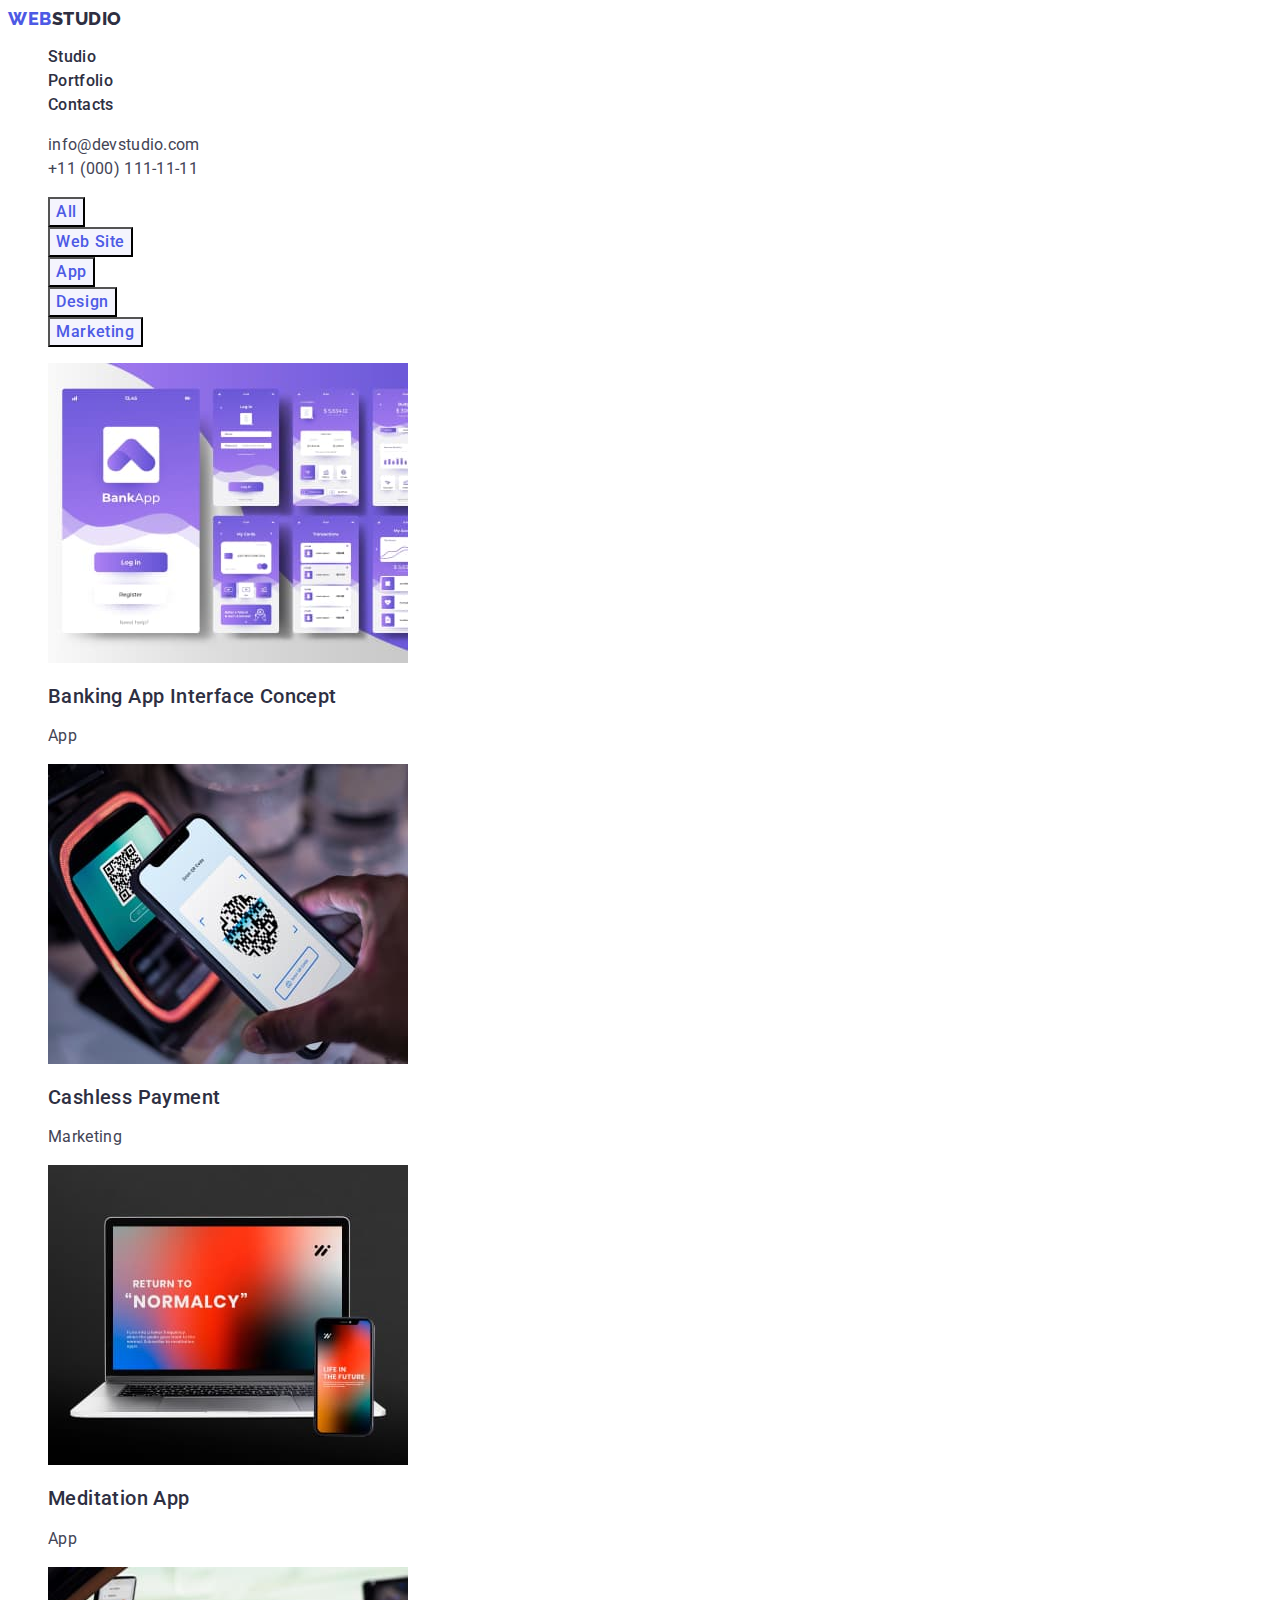
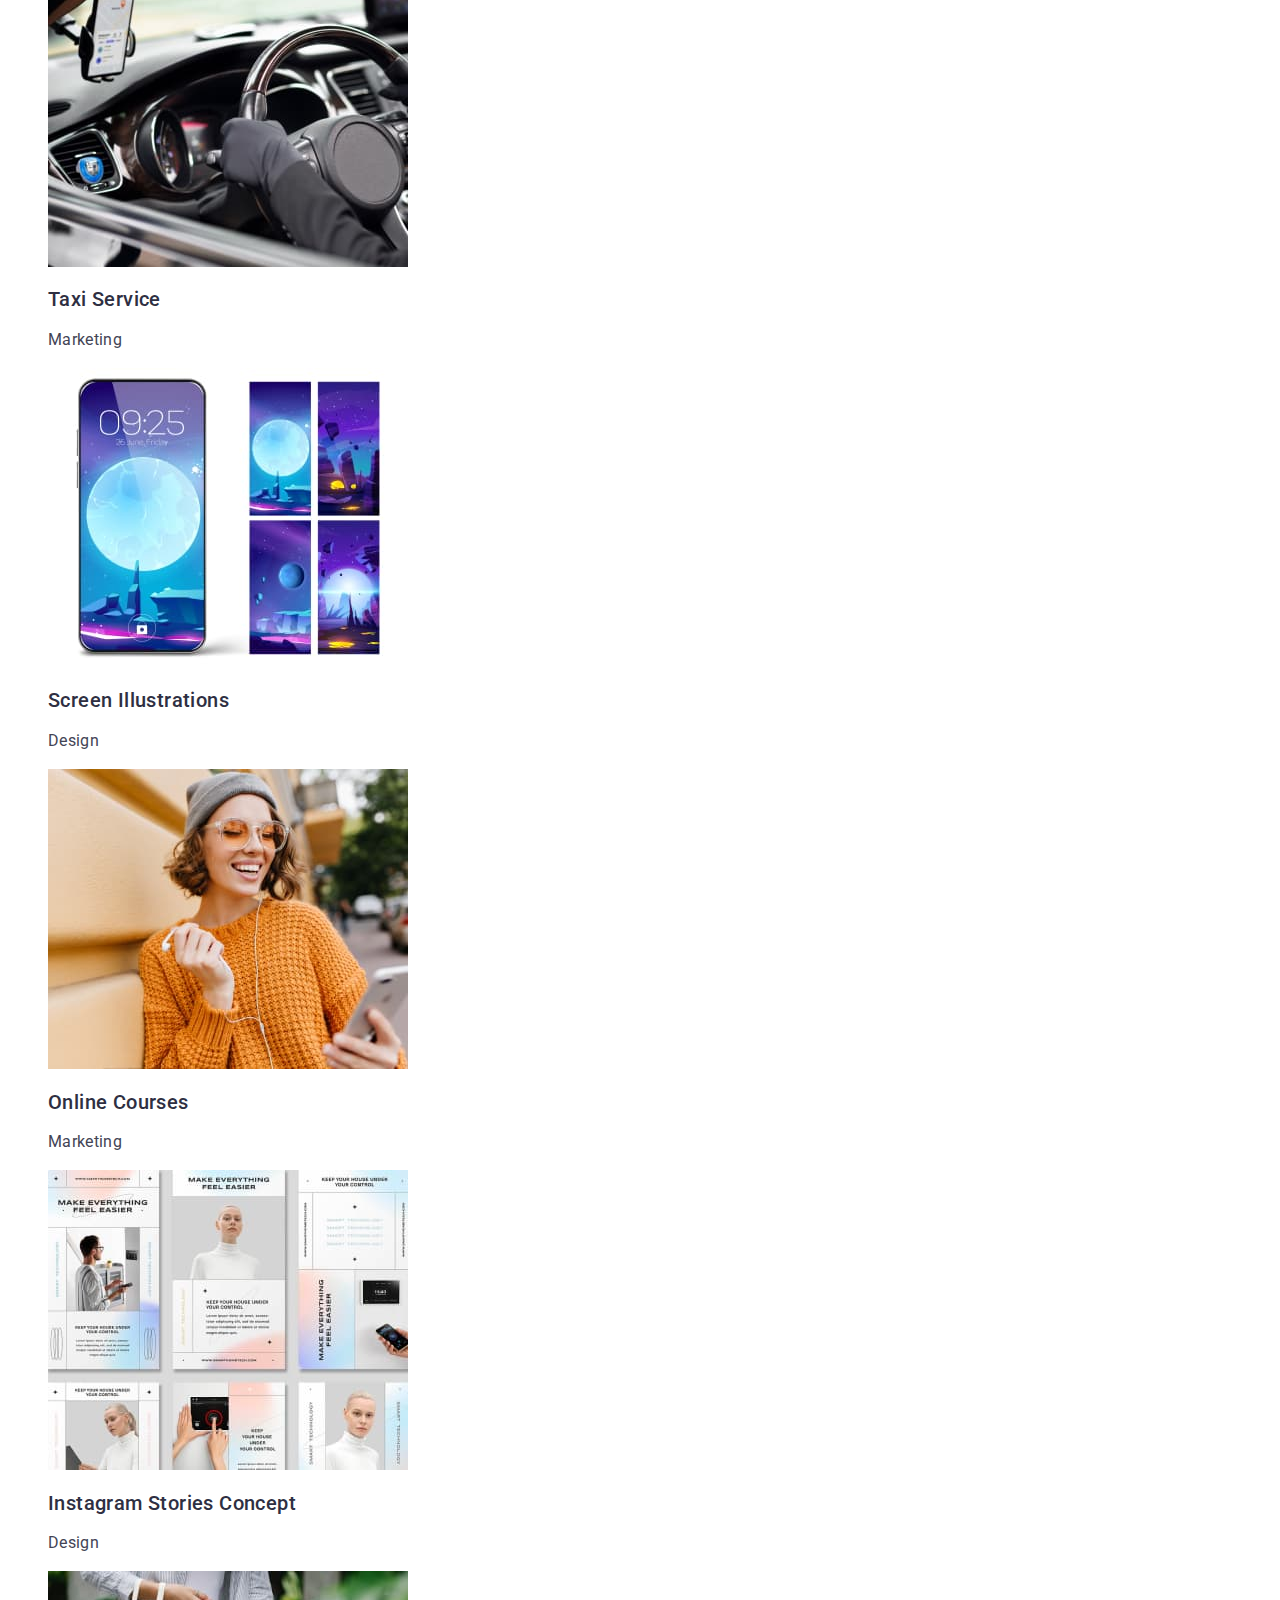
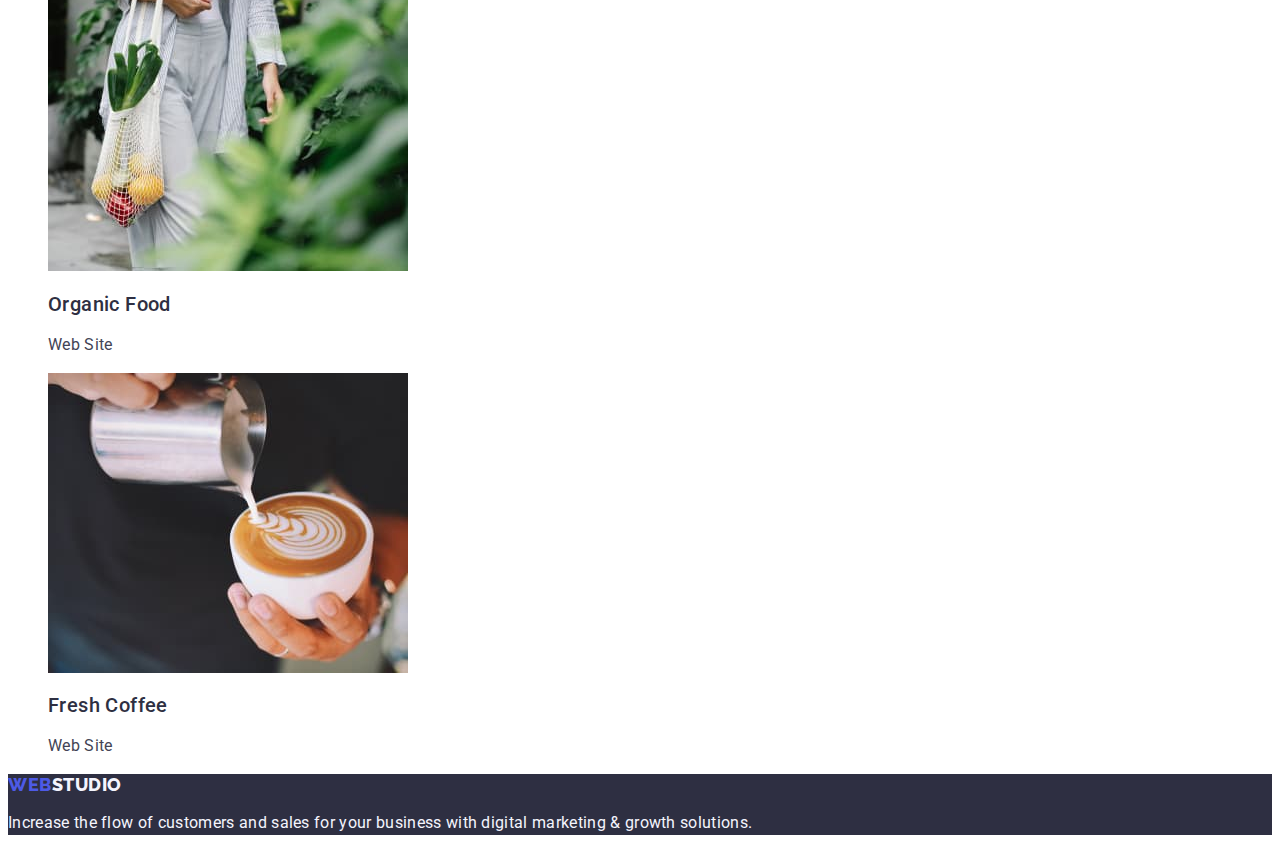
==== portfolio.html @ dff62e1f "Initial commit" ====
<!DOCTYPE html>
<html lang="en">
  <head>
    <meta charset="UTF-8" />
    <meta http-equiv="X-UA-Compatible" content="IE=edge" />
    <meta name="viewport" content="width=device-width, initial-scale=1.0" />
    <title>WebStudio</title>
    <link rel="preconnect" href="https://fonts.googleapis.com" />
    <link rel="preconnect" href="https://fonts.gstatic.com" crossorigin />
    <link
      href="https://fonts.googleapis.com/css2?family=Raleway:wght@800&family=Roboto:wght@400;500;700;900&display=swap"
      rel="stylesheet"
    />
    <link rel="stylesheet" href="./css/style.css" />
  </head>
  <body>
    <!-- Header section -->
    <header class="header">
      <nav class="nav">
        <a class="header-logo-one link" href="./index.html">
          Web<span class="header-logo-two">Studio</span>
        </a>
        <ul class="menu-list list">
          <li class="menu-item">
            <a class="menu-link link" href="./index.html">Studio</a>
          </li>
          <li class="menu-item">
            <a class="menu-link link" href="./portfolio.html">Portfolio</a>
          </li>
          <li class="menu-item">
            <a class="menu-link link" href="">Contacts</a>
          </li>
        </ul>
      </nav>
      <address class="address">
        <ul class="list">
          <li>
            <a class="contact link" href="mailto:info@devstudio.com"
              >info@devstudio.com</a
            >
          </li>
          <li>
            <a class="contact link" href="tel:+110001111111">
              +11 (000) 111-11-11</a
            >
          </li>
        </ul>
      </address>
    </header>
    <main>
      <!-- Portfolio section -->
      <section class="portfolio">
        <h1 hidden class="title-portfolio">Portfolio</h1>
        <ul class="list">
          <li><button class="filter-btn" type="button">All</button></li>
          <li><button class="filter-btn" type="button">Web Site</button></li>
          <li><button class="filter-btn" type="button">App</button></li>
          <li><button class="filter-btn" type="button">Design</button></li>
          <li><button class="filter-btn" type="button">Marketing</button></li>
        </ul>
        <ul class="list">
          <li>
            <a class="link" href="">
              <img
                src="./images/portfolio/img-1.jpg"
                alt="screen app"
                width="360"
                height="300"
              />
              <h2 class="portfolio-item">Banking App Interface Concept</h2>
              <p class="portfolio-category">App</p></a
            >
          </li>
          <li>
            <a class="link" href="">
              <img src="./images/portfolio/img-2.jpg" alt="phone screen" />
              <h2 class="portfolio-item">Cashless Payment</h2>
              <p class="portfolio-category">Marketing</p>
            </a>
          </li>
          <li>
            <a class="link" href="">
              <img src="./images/portfolio/img-3.jpg" alt="computer screen" />
              <h2 class="portfolio-item">Meditation App</h2>
              <p class="portfolio-category">App</p>
            </a>
          </li>
          <li>
            <a class="link" href="">
              <img
                src="./images/portfolio/img-4.jpg"
                alt="interiot of the car"
                width="360"
                height="300"
              />
              <h2 class="portfolio-item">Taxi Service</h2>
              <p class="portfolio-category">Marketing</p></a
            >
          </li>
          <li>
            <a class="link" href="">
              <img
                src="./images/portfolio/img-5.jpg"
                alt="phone screen"
                width="360"
                height="300"
              />
              <h2 class="portfolio-item">Screen Illustrations</h2>
              <p class="portfolio-category">Design</p></a
            >
          </li>
          <li>
            <a class="link" href="">
              <img
                src="./images/portfolio/img-6.jpg"
                alt="the girl"
                width="360"
                height="300"
              />
              <h2 class="portfolio-item">Online Courses</h2>
              <p class="portfolio-category">Marketing</p></a
            >
          </li>
          <li>
            <a class="link" href="">
              <img
                src="./images/portfolio/img-7.jpg"
                alt="instagram Stories"
                width="360"
                height="300"
              />
              <h2 class="portfolio-item">Instagram Stories Concept</h2>
              <p class="portfolio-category">Design</p></a
            >
          </li>
          <li>
            <a class="link" href="">
              <img
                src="./images/portfolio/img-8.jpg"
                alt="food"
                width="360"
                height="300"
              />
              <h2 class="portfolio-item">Organic Food</h2>
              <p class="portfolio-category">Web Site</p></a
            >
          </li>
          <li>
            <a class="link" href="">
              <img
                src="./images/portfolio/img-9.jpg"
                alt="cup of coffe"
                width="360"
                height="300"
              />
              <h2 class="portfolio-item">Fresh Coffee</h2>
              <p class="portfolio-category">Web Site</p></a
            >
          </li>
        </ul>
      </section>
    </main>
    <!-- Footer section -->
    <footer class="footer">
      <a class="footer-logo-one link" href="./index.html"
        >Web<span class="footer-logo-two">Studio</span></a
      >
      <p>
        Increase the flow of customers and sales for your business with digital
        marketing & growth solutions.
      </p>
    </footer>
  </body>
</html>
---- css/style.css ----
:root {
  --font-family: 'Roboto', sans-serif;
  --white-color: #ffffff;
  --secondary-color: #2e2f42;
  --primary-color: #e5e5e5;
  --third-color: #f4f4fd;
  --base-txt-clr: #2e2f42;
  --secondary-text-clr: #434455;
  --base-btn-clr: #4d5ae5;
  --secondary-btn-clr: #404bbf;
  --logo-one-clr: #4d5ae5;
}
body {
  font-family: var(--font-family);
  color: var(--secondary-text-clr);
  background-color: var(--white-color);
}

/* ============resert perematers=========== */
.list {
  list-style: none;
}
.link {
  text-decoration: none;
}

/*=========== HEADER SECTION========== */
.header {
  background-color: var(--white-color);
}

.header-logo-one {
  font-family: 'Raleway', sans-serif;
  font-weight: 800;
  font-size: 18px;
  line-height: 1.17;
  letter-spacing: 0.03em;
  text-transform: uppercase;
  color: var(--logo-one-clr);
}
.header-logo-two {
  font-family: 'Raleway', sans-serif;
  font-weight: 800;
  font-size: 18px;
  line-height: 1.17;
  letter-spacing: 0.03em;
  text-transform: uppercase;
  color: var(--base-txt-clr);
}

.menu-link {
  font-weight: 500;
  font-size: 16px;
  line-height: 1.5;
  letter-spacing: 0.02em;
  color: var(--base-txt-clr);
}
.menu-link:hover,
.menu-link:focus {
  color: var(--secondary-btn-clr);
}
.address {
  font-style: normal;
}
.contact {
  font-size: 16px;
  line-height: 1.5;
  letter-spacing: 0.02em;
  color: var(--secondary-text-clr);
}
.contact:hover,
.contact:focus {
  color: #404bbf;
}

/*=========== HERO SECTION========== */
.hero {
  background-color: var(--secondary-color);
}
.title {
  font-size: 56px;
  line-height: 1.07;
  letter-spacing: 0.02em;
  text-align: center;
  color: var(--white-color);
}
.modal-btn {
  font-family: inherit;
  font-weight: 500;
  font-size: 16px;
  line-height: 1.5;
  letter-spacing: 0.04em;
  color: var(--white-color);
  background-color: var(--base-btn-clr);
  cursor: pointer;
}
.modal-btn:hover,
.modal-btn:focus {
  background-color: var(--secondary-btn-clr);
}
/*=========== FEATURE SECTION========== */
.title-feature {
  font-size: 36px;
  line-height: 1.1;
  letter-spacing: 0.02em;
  text-align: center;
  color: var(--base-txt-clr);
}
.main-feature {
  font-weight: 500;
  font-size: 20px;
  line-height: 1.2;
  letter-spacing: 0.02em;
  color: var(--base-txt-clr);
}
.item-feature {
  font-size: 16px;
  line-height: 1.5;
  letter-spacing: 0.02em;
  color: var(--secondary-text-clr);
}
/*=========== WE DOING SECTION========== */

.title-wedoing {
  font-size: 36px;
  text-align: center;
  line-height: 1.11;
  letter-spacing: 0.02em;
  text-transform: capitalize;
  color: var(--base-txt-clr);
}
/*=========== TEAM SECTION========== */
.team {
  background-color: var(--third-color);
}
.field {
  background-color: var(--white-color);
}
.title-team {
  font-size: 36px;
  line-height: 1.11;
  letter-spacing: 0.02em;
  text-align: center;
  text-transform: capitalize;
  color: var(--base-txt-clr);
}
.name {
  font-weight: 500;
  font-size: 20px;
  line-height: 1.2;
  letter-spacing: 0.02em;
  color: var(--base-txt-clr);
}
.position {
  font-size: 16px;
  line-height: 1.5;
  letter-spacing: 0.02em;
  color: var(--secondary-text-clr);
}
/*=========== FOOTER SECTION========== */
.footer {
  background-color: var(--secondary-color);
}
.footer-logo-one {
  font-family: 'Raleway', sans-serif;
  font-weight: 800;
  font-size: 18px;
  line-height: 1.17;
  letter-spacing: 0.03em;
  text-transform: uppercase;
  color: var(--logo-one-clr);
}
.footer-logo-two {
  font-family: 'Raleway', sans-serif;
  font-weight: 800;
  font-size: 18px;
  line-height: 1.17;
  letter-spacing: 0.03em;
  text-transform: uppercase;
  color: var(--third-color);
}
.footer > p {
  font-size: 16px;
  line-height: 1.5;
  letter-spacing: 0.02em;
  color: var(--third-color);
}

/* ---------------------Portfolio.html------------------- */

/* ============PORTFOLIO SECTION============ */
.title-portfolio {
  font-size: 56px;
  line-height: 1.07;
  letter-spacing: 0.02em;
  color: var(--base-txt-clr);
}
.filter-btn {
  font-family: inherit;
  font-weight: 500;
  font-size: 16px;
  line-height: 1.5;
  letter-spacing: 0.04em;
  color: var(--base-btn-clr);
  background-color: var(--third-color);
  cursor: pointer;
}
.filter-btn:hover,
.filter-btn:focus {
  color: var(--white-color);
  background-color: var(--secondary-btn-clr);
}
.portfolio-item {
  font-weight: 500;
  font-size: 20px;
  line-height: 1.2;
  letter-spacing: 0.02em;
  color: var(--base-txt-clr);
}
.portfolio-category {
  font-size: 16px;
  line-height: 1.5;
  letter-spacing: 0.02em;
  color: var(--secondary-text-clr);
}
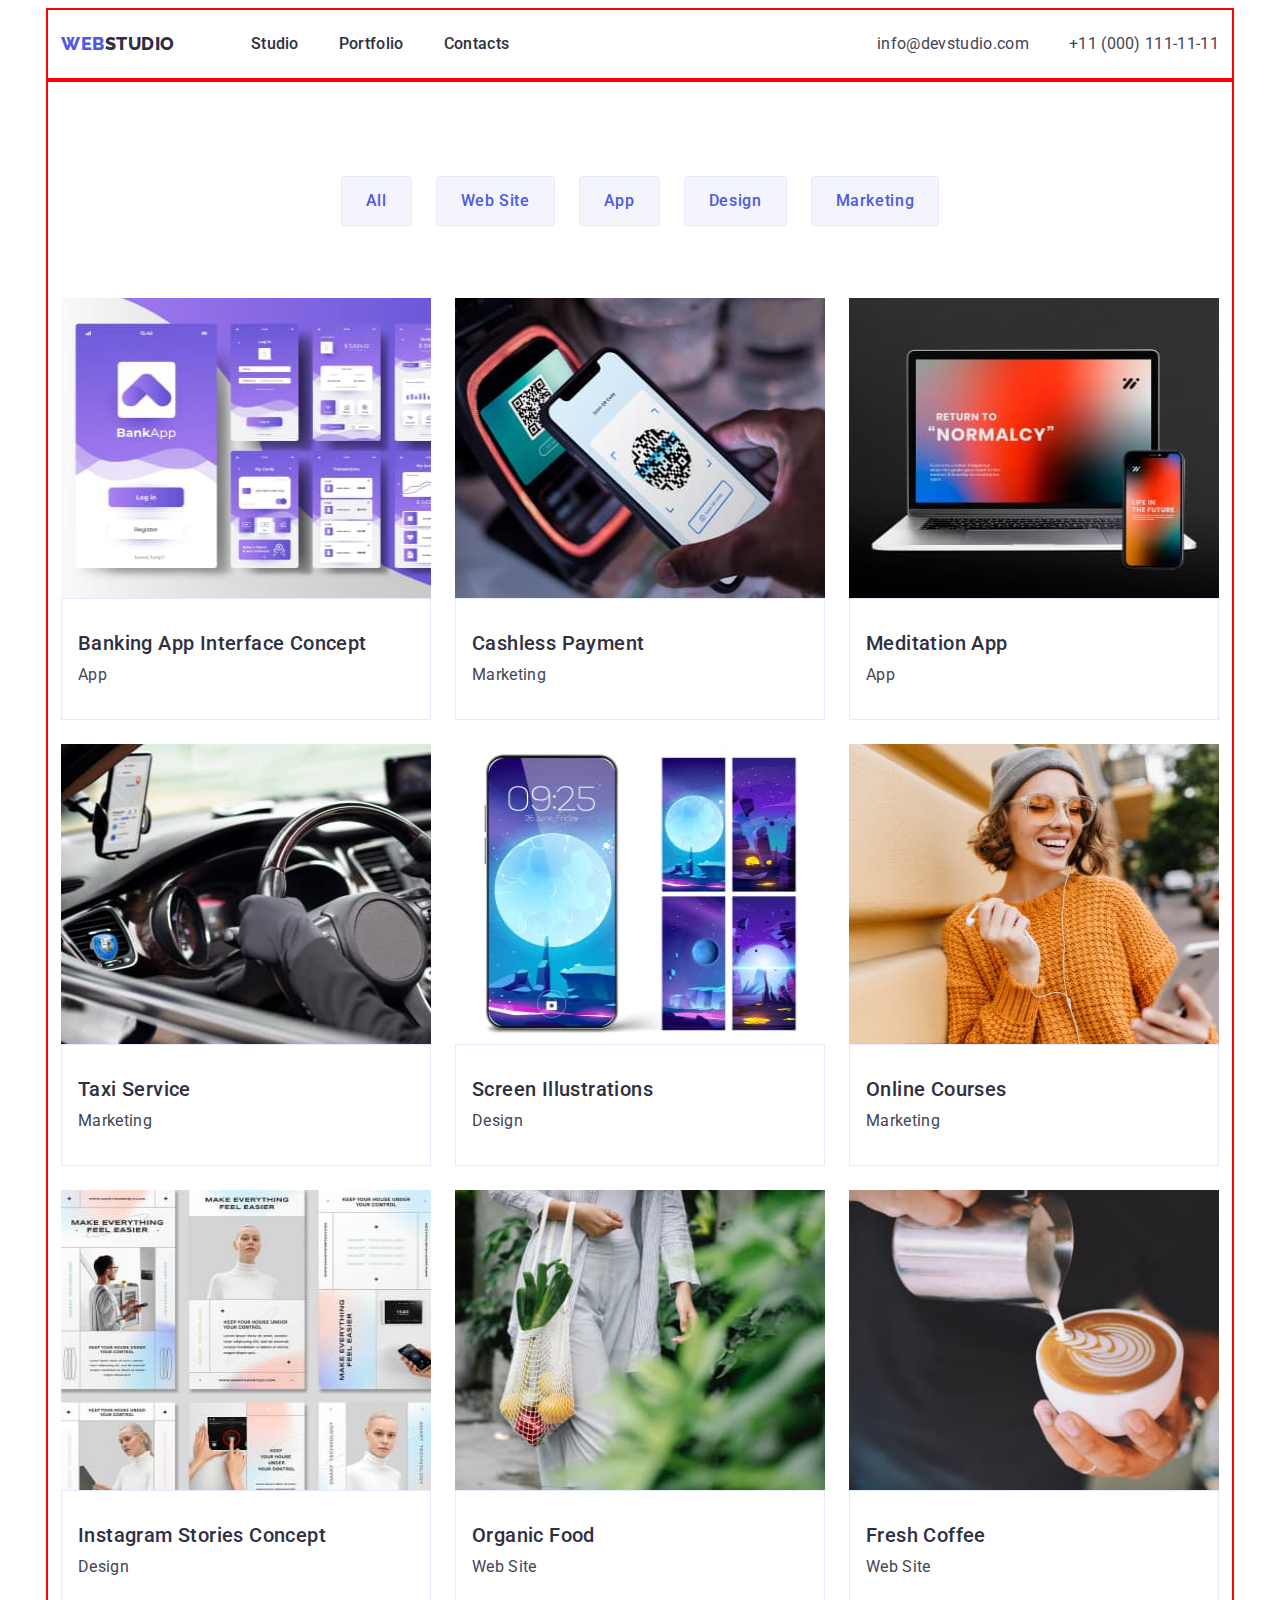
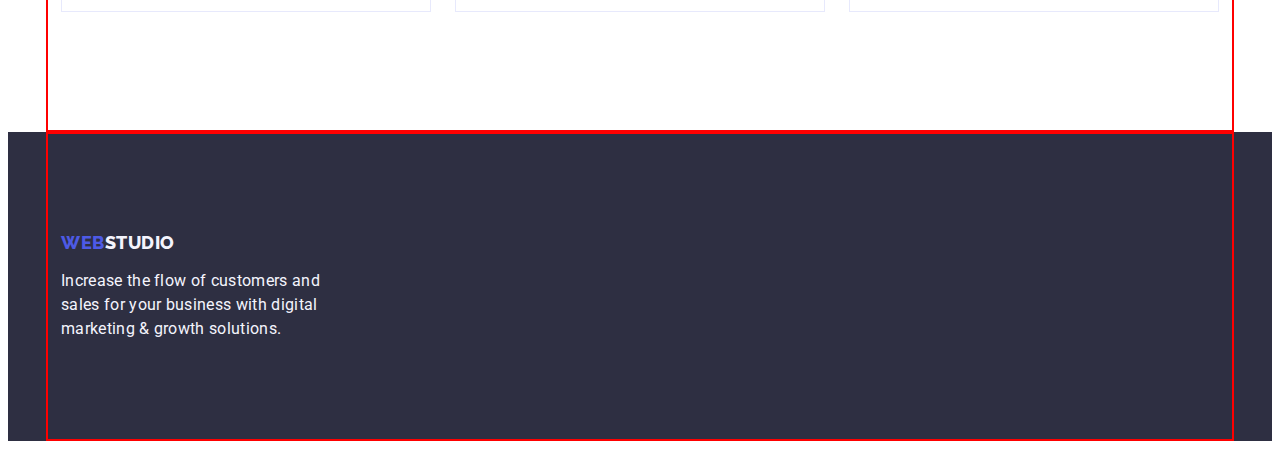
==== commit 2b0c3b4e: "change" ====
--- a/portfolio.html
+++ b/portfolio.html
@@ -16,159 +16,205 @@
   <body>
     <!-- Header section -->
     <header class="header">
-      <nav class="nav">
-        <a class="header-logo-one link" href="./index.html">
-          Web<span class="header-logo-two">Studio</span>
-        </a>
-        <ul class="menu-list list">
-          <li class="menu-item">
-            <a class="menu-link link" href="./index.html">Studio</a>
-          </li>
-          <li class="menu-item">
-            <a class="menu-link link" href="./portfolio.html">Portfolio</a>
-          </li>
-          <li class="menu-item">
-            <a class="menu-link link" href="">Contacts</a>
-          </li>
-        </ul>
-      </nav>
-      <address class="address">
-        <ul class="list">
-          <li>
-            <a class="contact link" href="mailto:info@devstudio.com"
-              >info@devstudio.com</a
-            >
-          </li>
-          <li>
-            <a class="contact link" href="tel:+110001111111">
-              +11 (000) 111-11-11</a
-            >
-          </li>
-        </ul>
-      </address>
+      <div class="container page-header-container">
+        <nav class="page-nav">
+          <a class="page-logo header-logo-one link" href="./index.html">
+            Web<span class="header-logo-two">Studio</span>
+          </a>
+          <ul class="list menu">
+            <li class="menu-item">
+              <a class="menu-link link" href="./index.html">Studio</a>
+            </li>
+            <li class="menu-item">
+              <a class="menu-link link" href="./portfolio.html">Portfolio</a>
+            </li>
+            <li class="menu-item">
+              <a class="menu-link link" href="">Contacts</a>
+            </li>
+          </ul>
+        </nav>
+        <address class="address">
+          <ul class="list page-address">
+            <li>
+              <a
+                class="adress-left contact link"
+                href="mailto:info@devstudio.com"
+                >info@devstudio.com</a
+              >
+            </li>
+            <li>
+              <a class="contact link" href="tel:+110001111111">
+                +11 (000) 111-11-11</a
+              >
+            </li>
+          </ul>
+        </address>
+      </div>
     </header>
     <main>
       <!-- Portfolio section -->
       <section class="portfolio">
-        <h1 hidden class="title-portfolio">Portfolio</h1>
-        <ul class="list">
-          <li><button class="filter-btn" type="button">All</button></li>
-          <li><button class="filter-btn" type="button">Web Site</button></li>
-          <li><button class="filter-btn" type="button">App</button></li>
-          <li><button class="filter-btn" type="button">Design</button></li>
-          <li><button class="filter-btn" type="button">Marketing</button></li>
-        </ul>
-        <ul class="list">
-          <li>
-            <a class="link" href="">
-              <img
-                src="./images/portfolio/img-1.jpg"
-                alt="screen app"
-                width="360"
-                height="300"
-              />
-              <h2 class="portfolio-item">Banking App Interface Concept</h2>
-              <p class="portfolio-category">App</p></a
-            >
-          </li>
-          <li>
-            <a class="link" href="">
-              <img src="./images/portfolio/img-2.jpg" alt="phone screen" />
-              <h2 class="portfolio-item">Cashless Payment</h2>
-              <p class="portfolio-category">Marketing</p>
-            </a>
-          </li>
-          <li>
-            <a class="link" href="">
-              <img src="./images/portfolio/img-3.jpg" alt="computer screen" />
-              <h2 class="portfolio-item">Meditation App</h2>
-              <p class="portfolio-category">App</p>
-            </a>
-          </li>
-          <li>
-            <a class="link" href="">
-              <img
-                src="./images/portfolio/img-4.jpg"
-                alt="interiot of the car"
-                width="360"
-                height="300"
-              />
-              <h2 class="portfolio-item">Taxi Service</h2>
-              <p class="portfolio-category">Marketing</p></a
-            >
-          </li>
-          <li>
-            <a class="link" href="">
-              <img
-                src="./images/portfolio/img-5.jpg"
-                alt="phone screen"
-                width="360"
-                height="300"
-              />
-              <h2 class="portfolio-item">Screen Illustrations</h2>
-              <p class="portfolio-category">Design</p></a
-            >
-          </li>
-          <li>
-            <a class="link" href="">
-              <img
-                src="./images/portfolio/img-6.jpg"
-                alt="the girl"
-                width="360"
-                height="300"
-              />
-              <h2 class="portfolio-item">Online Courses</h2>
-              <p class="portfolio-category">Marketing</p></a
-            >
-          </li>
-          <li>
-            <a class="link" href="">
-              <img
-                src="./images/portfolio/img-7.jpg"
-                alt="instagram Stories"
-                width="360"
-                height="300"
-              />
-              <h2 class="portfolio-item">Instagram Stories Concept</h2>
-              <p class="portfolio-category">Design</p></a
-            >
-          </li>
-          <li>
-            <a class="link" href="">
-              <img
-                src="./images/portfolio/img-8.jpg"
-                alt="food"
-                width="360"
-                height="300"
-              />
-              <h2 class="portfolio-item">Organic Food</h2>
-              <p class="portfolio-category">Web Site</p></a
-            >
-          </li>
-          <li>
-            <a class="link" href="">
-              <img
-                src="./images/portfolio/img-9.jpg"
-                alt="cup of coffe"
-                width="360"
-                height="300"
-              />
-              <h2 class="portfolio-item">Fresh Coffee</h2>
-              <p class="portfolio-category">Web Site</p></a
-            >
-          </li>
-        </ul>
+        <div class="container portfolio-container">
+          <h1 hidden class="title-portfolio">Portfolio</h1>
+          <ul class="list btn-portfolio">
+            <li class="btn-distance">
+              <button class="filter-btn" type="button">All</button>
+            </li>
+            <li class="btn-distance">
+              <button class="filter-btn" type="button">Web Site</button>
+            </li>
+            <li class="btn-distance">
+              <button class="filter-btn" type="button">App</button>
+            </li>
+            <li class="btn-distance">
+              <button class="filter-btn" type="button">Design</button>
+            </li>
+            <li class="btn-distance">
+              <button class="filter-btn" type="button">Marketing</button>
+            </li>
+          </ul>
+          <ul class="list portfolio-list-container">
+            <li class="our-portfolio">
+              <a class="link" href="">
+                <img
+                  src="./images/portfolio/img-1.jpg"
+                  alt="screen app"
+                  width="360"
+                  height="300"
+                />
+                <div class="portfolio-card">
+                  <h2 class="portfolio-item">Banking App Interface Concept</h2>
+                  <p class="portfolio-category">App</p>
+                </div>
+              </a>
+            </li>
+            <li class="our-portfolio">
+              <a class="link" href="">
+                <img
+                  src="./images/portfolio/img-2.jpg"
+                  alt="phone screen"
+                  width="360"
+                  height="300"
+                />
+                <div class="portfolio-card">
+                  <h2 class="portfolio-item">Cashless Payment</h2>
+                  <p class="portfolio-category">Marketing</p>
+                </div>
+              </a>
+            </li>
+            <li class="our-portfolio">
+              <a class="link" href="">
+                <img
+                  src="./images/portfolio/img-3.jpg"
+                  alt="computer screen"
+                  width="360"
+                  height="300"
+                />
+                <div class="portfolio-card">
+                  <h2 class="portfolio-item">Meditation App</h2>
+                  <p class="portfolio-category">App</p>
+                </div>
+              </a>
+            </li>
+            <li class="our-portfolio">
+              <a class="link" href="">
+                <img
+                  src="./images/portfolio/img-4.jpg"
+                  alt="interiot of the car"
+                  width="360"
+                  height="300"
+                />
+                <div class="portfolio-card">
+                  <h2 class="portfolio-item">Taxi Service</h2>
+                  <p class="portfolio-category">Marketing</p>
+                </div></a
+              >
+            </li>
+            <li class="our-portfolio">
+              <a class="link" href="">
+                <img
+                  src="./images/portfolio/img-5.jpg"
+                  alt="phone screen"
+                  width="360"
+                  height="300"
+                />
+                <div class="portfolio-card">
+                  <h2 class="portfolio-item">Screen Illustrations</h2>
+                  <p class="portfolio-category">Design</p>
+                </div>
+              </a>
+            </li>
+            <li class="our-portfolio">
+              <a class="link" href="">
+                <img
+                  src="./images/portfolio/img-6.jpg"
+                  alt="the girl"
+                  width="360"
+                  height="300"
+                />
+                <div class="portfolio-card">
+                  <h2 class="portfolio-item">Online Courses</h2>
+                  <p class="portfolio-category">Marketing</p>
+                </div></a
+              >
+            </li>
+            <li class="our-portfolio">
+              <a class="link" href="">
+                <img
+                  src="./images/portfolio/img-7.jpg"
+                  alt="instagram Stories"
+                  width="360"
+                  height="300"
+                />
+                <div class="portfolio-card">
+                  <h2 class="portfolio-item">Instagram Stories Concept</h2>
+                  <p class="portfolio-category">Design</p>
+                </div>
+              </a>
+            </li>
+            <li class="our-portfolio">
+              <a class="link" href="">
+                <img
+                  src="./images/portfolio/img-8.jpg"
+                  alt="food"
+                  width="360"
+                  height="300"
+                />
+                <div class="portfolio-card">
+                  <h2 class="portfolio-item">Organic Food</h2>
+                  <p class="portfolio-category">Web Site</p>
+                </div>
+              </a>
+            </li>
+            <li class="our-portfolio">
+              <a class="link" href="">
+                <img
+                  src="./images/portfolio/img-9.jpg"
+                  alt="cup of coffe"
+                  width="360"
+                  height="300"
+                />
+                <div class="portfolio-card">
+                  <h2 class="portfolio-item">Fresh Coffee</h2>
+                  <p class="portfolio-category">Web Site</p>
+                </div>
+              </a>
+            </li>
+          </ul>
+        </div>
       </section>
     </main>
     <!-- Footer section -->
     <footer class="footer">
-      <a class="footer-logo-one link" href="./index.html"
-        >Web<span class="footer-logo-two">Studio</span></a
-      >
-      <p>
-        Increase the flow of customers and sales for your business with digital
-        marketing & growth solutions.
-      </p>
+      <div class="container footer-container">
+        <a class="logo-container footer-logo-one link" href="./index.html"
+          >Web<span class="footer-logo-two">Studio</span></a
+        >
+        <p>
+          Increase the flow of customers and sales for your business with
+          digital marketing & growth solutions.
+        </p>
+      </div>
     </footer>
   </body>
 </html>
--- a/css/style.css
+++ b/css/style.css
@@ -9,6 +9,7 @@
   --base-btn-clr: #4d5ae5;
   --secondary-btn-clr: #404bbf;
   --logo-one-clr: #4d5ae5;
+  --border: #e7e9fc;
 }
 body {
   font-family: var(--font-family);
@@ -16,19 +17,61 @@
   background-color: var(--white-color);
 }
 
-/* ============resert perematers=========== */
+/* ============resert start=========== */
+
+h1,
+h2,
+h3,
+h4,
+h5,
+h6,
+p {
+  margin: 0;
+}
+
+img {
+  display: block;
+  width: 100%;
+}
+ul {
+  margin: 0;
+  padding-left: 0;
+}
+
 .list {
   list-style: none;
 }
 .link {
   text-decoration: none;
 }
+/* ============resert end=========== */
+.container {
+  width: 1158px;
+  margin-right: auto;
+  margin-left: auto;
+  padding-right: 15px;
+  padding-left: 15px;
+  outline: 2px solid red;
+  outline-offset: -2px;
+}
 
 /*=========== HEADER SECTION========== */
+.page-header-container {
+  display: flex;
+  align-items: center;
+  justify-content: space-between;
+}
+.page-nav {
+  display: flex;
+  align-items: center;
+}
+
 .header {
   background-color: var(--white-color);
 }
-
+.page-logo {
+  margin-right: 76px;
+}
 .header-logo-one {
   font-family: 'Raleway', sans-serif;
   font-weight: 800;
@@ -47,8 +90,18 @@
   text-transform: uppercase;
   color: var(--base-txt-clr);
 }
+.menu {
+  display: flex;
+  align-items: center;
+}
+.menu-item:not(:last-child) {
+  margin-right: 40px;
+}
 
 .menu-link {
+  display: block;
+  padding-top: 24px;
+  padding-bottom: 24px;
   font-weight: 500;
   font-size: 16px;
   line-height: 1.5;
@@ -62,6 +115,13 @@
 .address {
   font-style: normal;
 }
+.page-address {
+  display: flex;
+  align-items: center;
+}
+.adress-left {
+  margin-right: 40px;
+}
 .contact {
   font-size: 16px;
   line-height: 1.5;
@@ -74,10 +134,18 @@
 }
 
 /*=========== HERO SECTION========== */
+.hero-container {
+  padding: 188px;
+}
 .hero {
   background-color: var(--secondary-color);
 }
 .title {
+  margin-bottom: 40px;
+  width: 496px;
+  margin-right: auto;
+  margin-left: auto;
+
   font-size: 56px;
   line-height: 1.07;
   letter-spacing: 0.02em;
@@ -85,6 +153,15 @@
   color: var(--white-color);
 }
 .modal-btn {
+  display: block;
+  padding-top: 16px;
+  padding-right: 32px;
+  padding-bottom: 16px;
+  padding-left: 32px;
+  border-radius: 4px;
+  margin-right: auto;
+  margin-left: auto;
+
   font-family: inherit;
   font-weight: 500;
   font-size: 16px;
@@ -99,6 +176,15 @@
   background-color: var(--secondary-btn-clr);
 }
 /*=========== FEATURE SECTION========== */
+.features-container {
+  padding-top: 120px;
+  padding-bottom: 120px;
+}
+.features-list-container {
+  display: flex;
+  justify-content: space-between;
+}
+
 .title-feature {
   font-size: 36px;
   line-height: 1.1;
@@ -106,7 +192,13 @@
   text-align: center;
   color: var(--base-txt-clr);
 }
+.feature-description:not(:last-child) {
+  margin-right: 24px;
+}
+
 .main-feature {
+  margin-bottom: 8px;
+
   font-weight: 500;
   font-size: 20px;
   line-height: 1.2;
@@ -114,14 +206,25 @@
   color: var(--base-txt-clr);
 }
 .item-feature {
+  width: 264px;
   font-size: 16px;
   line-height: 1.5;
   letter-spacing: 0.02em;
   color: var(--secondary-text-clr);
 }
 /*=========== WE DOING SECTION========== */
+.wedoing-container {
+  padding-bottom: 120px;
+}
+
+.wedoing-list-container {
+  display: flex;
+  gap: 24px;
+}
 
 .title-wedoing {
+  margin-bottom: 72px;
+
   font-size: 36px;
   text-align: center;
   line-height: 1.11;
@@ -129,7 +232,20 @@
   text-transform: capitalize;
   color: var(--base-txt-clr);
 }
+.picture {
+  flex-basis: calc((100% - 48px) / 3);
+}
+
 /*=========== TEAM SECTION========== */
+.team-container {
+  padding-top: 120px;
+  padding-bottom: 120px;
+}
+.team-list-container {
+  display: flex;
+  gap: 24px;
+}
+
 .team {
   background-color: var(--third-color);
 }
@@ -137,6 +253,8 @@
   background-color: var(--white-color);
 }
 .title-team {
+  margin-bottom: 72px;
+
   font-size: 36px;
   line-height: 1.11;
   letter-spacing: 0.02em;
@@ -145,19 +263,39 @@
   color: var(--base-txt-clr);
 }
 .name {
+  margin-bottom: 8px;
+
   font-weight: 500;
   font-size: 20px;
   line-height: 1.2;
   letter-spacing: 0.02em;
+  text-align: center;
   color: var(--base-txt-clr);
 }
 .position {
   font-size: 16px;
   line-height: 1.5;
   letter-spacing: 0.02em;
+  text-align: center;
   color: var(--secondary-text-clr);
 }
+.team-card {
+  flex-basis: calc((100% - 72px) / 4);
+}
+.card {
+  padding-top: 32px;
+  padding-bottom: 32px;
+}
+
 /*=========== FOOTER SECTION========== */
+.footer-container {
+  padding-top: 100px;
+  padding-bottom: 100px;
+}
+.logo-container {
+  display: flex;
+  margin-bottom: 16px;
+}
 .footer {
   background-color: var(--secondary-color);
 }
@@ -179,7 +317,8 @@
   text-transform: uppercase;
   color: var(--third-color);
 }
-.footer > p {
+.container > p {
+  width: 264px;
   font-size: 16px;
   line-height: 1.5;
   letter-spacing: 0.02em;
@@ -189,13 +328,33 @@
 /* ---------------------Portfolio.html------------------- */
 
 /* ============PORTFOLIO SECTION============ */
+.portfolio-container {
+  padding-top: 96px;
+  padding-bottom: 120px;
+}
 .title-portfolio {
   font-size: 56px;
   line-height: 1.07;
   letter-spacing: 0.02em;
   color: var(--base-txt-clr);
 }
+.btn-portfolio {
+  display: flex;
+  margin-bottom: 72px;
+  justify-content: center;
+}
+.btn-distance:not(:last-child) {
+  margin-right: 24px;
+}
+
 .filter-btn {
+  padding-top: 12px;
+  padding-right: 24px;
+  padding-bottom: 12px;
+  padding-left: 24px;
+  border-radius: 4px;
+  border: 1px solid var(--border);
+
   font-family: inherit;
   font-weight: 500;
   font-size: 16px;
@@ -210,7 +369,17 @@
   color: var(--white-color);
   background-color: var(--secondary-btn-clr);
 }
+.portfolio-list-container {
+  display: flex;
+  flex-wrap: wrap;
+  gap: 24px;
+}
+.our-portfolio {
+  flex-basis: calc((100% - 48px) / 3);
+}
 .portfolio-item {
+  margin-bottom: 8px;
+
   font-weight: 500;
   font-size: 20px;
   line-height: 1.2;
@@ -223,3 +392,9 @@
   letter-spacing: 0.02em;
   color: var(--secondary-text-clr);
 }
+.portfolio-card {
+  border: 1px solid var(--border);
+  padding-top: 32px;
+  padding-bottom: 32px;
+  padding-left: 16px;
+}
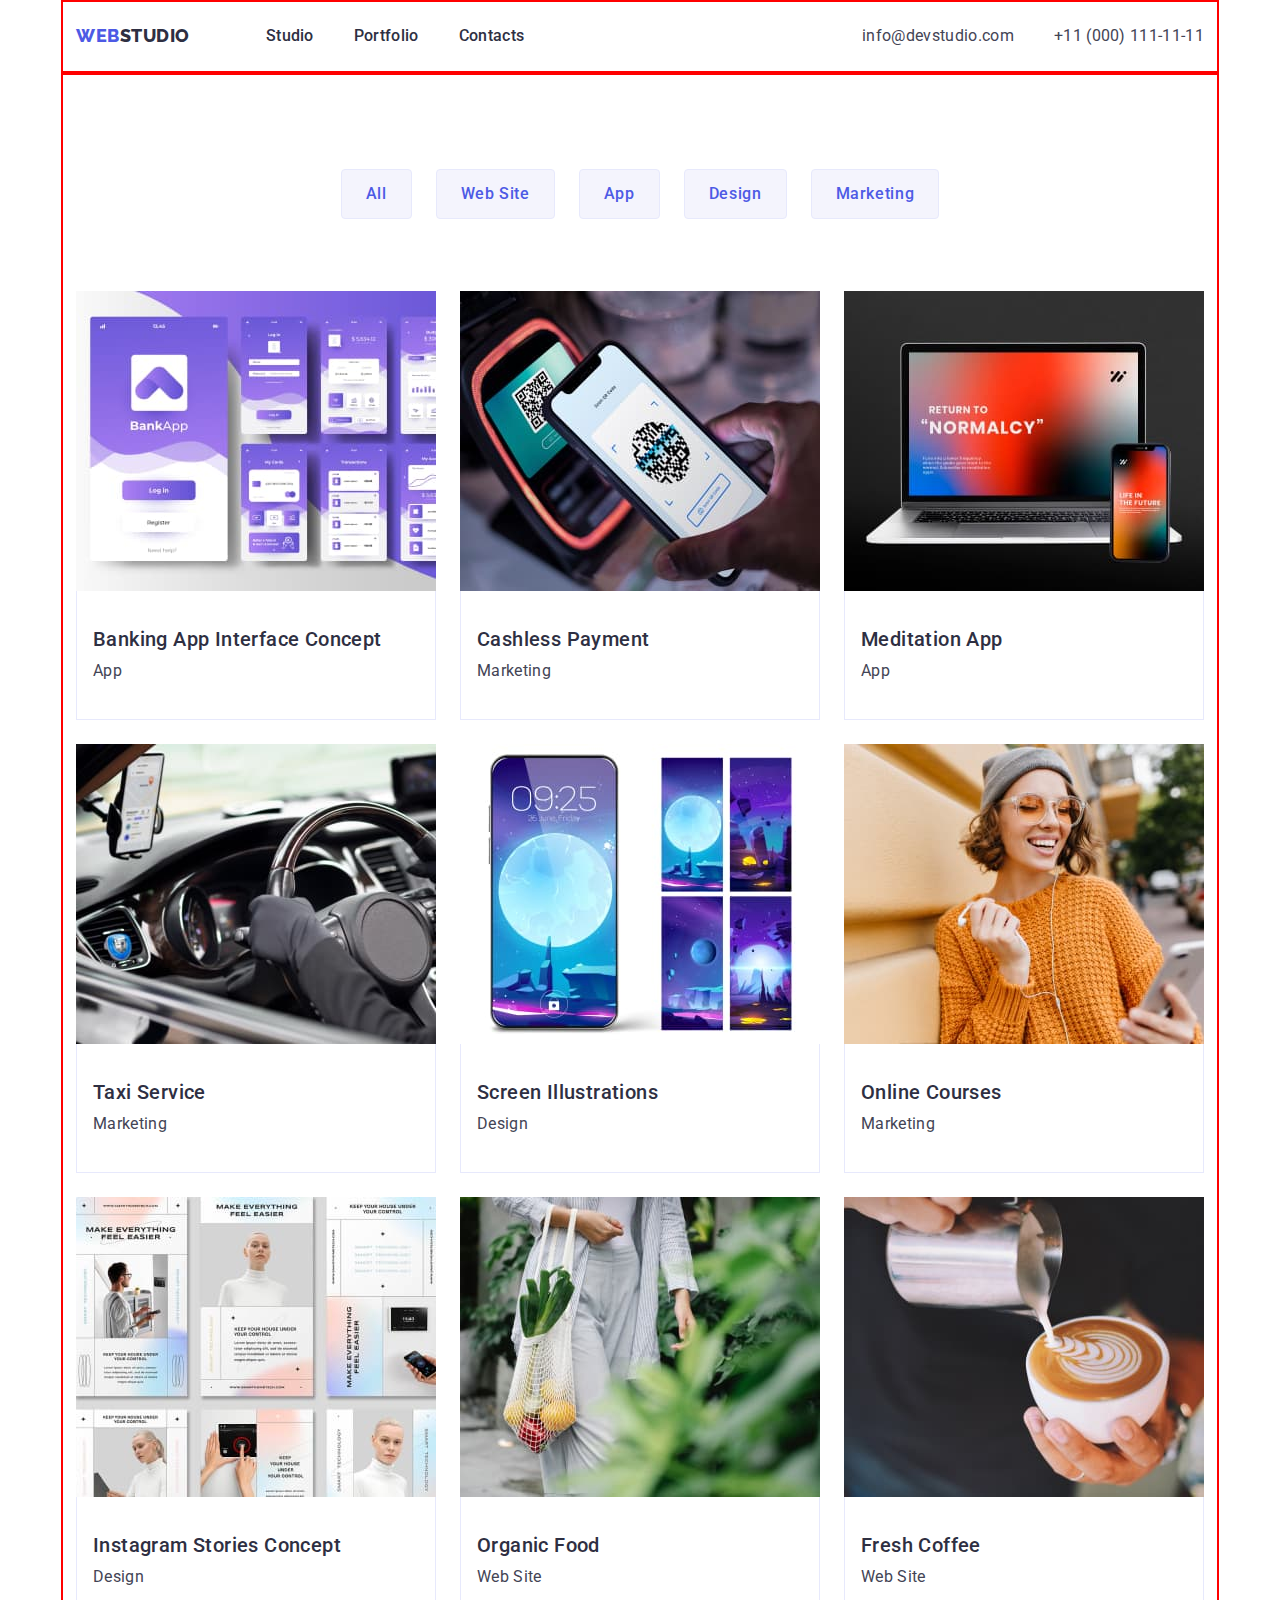
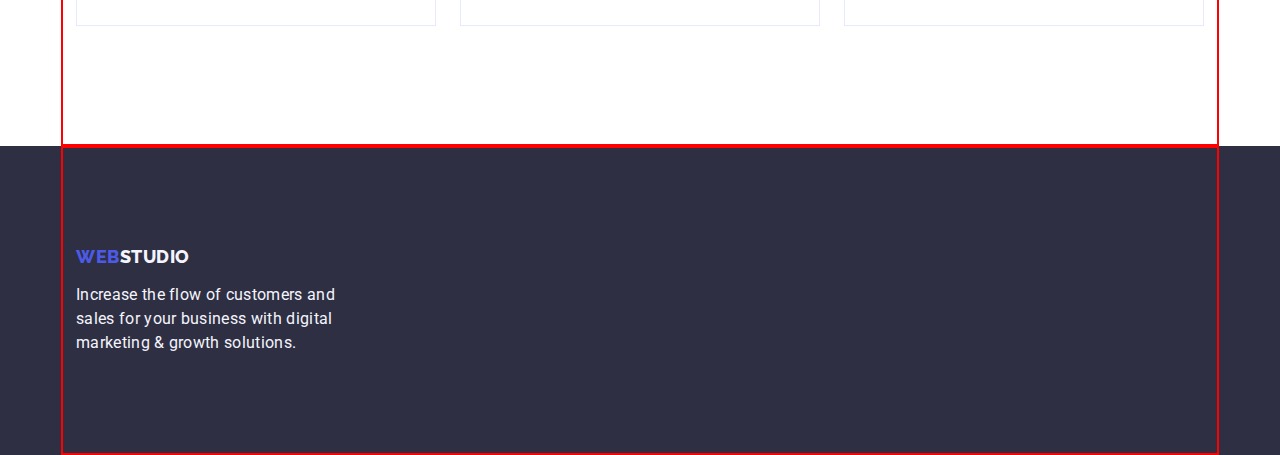
==== commit b7cafa1e: "change" ====
--- a/portfolio.html
+++ b/portfolio.html
@@ -10,6 +10,10 @@
     <link
       href="https://fonts.googleapis.com/css2?family=Raleway:wght@800&family=Roboto:wght@400;500;700;900&display=swap"
       rel="stylesheet"
+    />
+    <link
+      rel="stylesheet"
+      href="https://cdn.jsdelivr.net/npm/modern-normalize@1.1.0/modern-normalize.min.css"
     />
     <link rel="stylesheet" href="./css/style.css" />
   </head>
--- a/css/style.css
+++ b/css/style.css
@@ -60,6 +60,7 @@
   display: flex;
   align-items: center;
   justify-content: space-between;
+  border-bottom: 1px solid var(--border);
 }
 .page-nav {
   display: flex;
@@ -92,10 +93,8 @@
 }
 .menu {
   display: flex;
+  gap: 40px;
   align-items: center;
-}
-.menu-item:not(:last-child) {
-  margin-right: 40px;
 }
 
 .menu-link {
@@ -117,11 +116,12 @@
 }
 .page-address {
   display: flex;
+  gap: 40px;
   align-items: center;
 }
-.adress-left {
+/* .adress-left {
   margin-right: 40px;
-}
+} */
 .contact {
   font-size: 16px;
   line-height: 1.5;
@@ -135,14 +135,15 @@
 
 /*=========== HERO SECTION========== */
 .hero-container {
-  padding: 188px;
+  padding-top: 188px;
+  padding-bottom: 188px;
 }
 .hero {
   background-color: var(--secondary-color);
 }
 .title {
   margin-bottom: 40px;
-  width: 496px;
+  max-width: 496px;
   margin-right: auto;
   margin-left: auto;
 
@@ -154,11 +155,10 @@
 }
 .modal-btn {
   display: block;
-  padding-top: 16px;
-  padding-right: 32px;
-  padding-bottom: 16px;
-  padding-left: 32px;
+  min-width: 169px;
+  height: 56px;
   border-radius: 4px;
+  border: none;
   margin-right: auto;
   margin-left: auto;
 
@@ -182,6 +182,7 @@
 }
 .features-list-container {
   display: flex;
+  gap: 24px;
   justify-content: space-between;
 }
 
@@ -191,9 +192,6 @@
   letter-spacing: 0.02em;
   text-align: center;
   color: var(--base-txt-clr);
-}
-.feature-description:not(:last-child) {
-  margin-right: 24px;
 }
 
 .main-feature {
@@ -285,6 +283,8 @@
 .card {
   padding-top: 32px;
   padding-bottom: 32px;
+  padding-left: 16px;
+  padding-right: 16px;
 }
 
 /*=========== FOOTER SECTION========== */
@@ -293,7 +293,7 @@
   padding-bottom: 100px;
 }
 .logo-container {
-  display: flex;
+  display: inline-block;
   margin-bottom: 16px;
 }
 .footer {
@@ -318,7 +318,7 @@
   color: var(--third-color);
 }
 .container > p {
-  width: 264px;
+  max-width: 264px;
   font-size: 16px;
   line-height: 1.5;
   letter-spacing: 0.02em;
@@ -340,12 +340,13 @@
 }
 .btn-portfolio {
   display: flex;
+  gap: 24px;
   margin-bottom: 72px;
   justify-content: center;
 }
-.btn-distance:not(:last-child) {
+/* .btn-distance:not(:last-child) {
   margin-right: 24px;
-}
+} */
 
 .filter-btn {
   padding-top: 12px;
@@ -366,6 +367,7 @@
 }
 .filter-btn:hover,
 .filter-btn:focus {
+  border: 1px solid transparent;
   color: var(--white-color);
   background-color: var(--secondary-btn-clr);
 }
@@ -394,7 +396,6 @@
 }
 .portfolio-card {
   border: 1px solid var(--border);
-  padding-top: 32px;
-  padding-bottom: 32px;
-  padding-left: 16px;
-}
+  border-top: none;
+  padding: 36px 16px;
+}
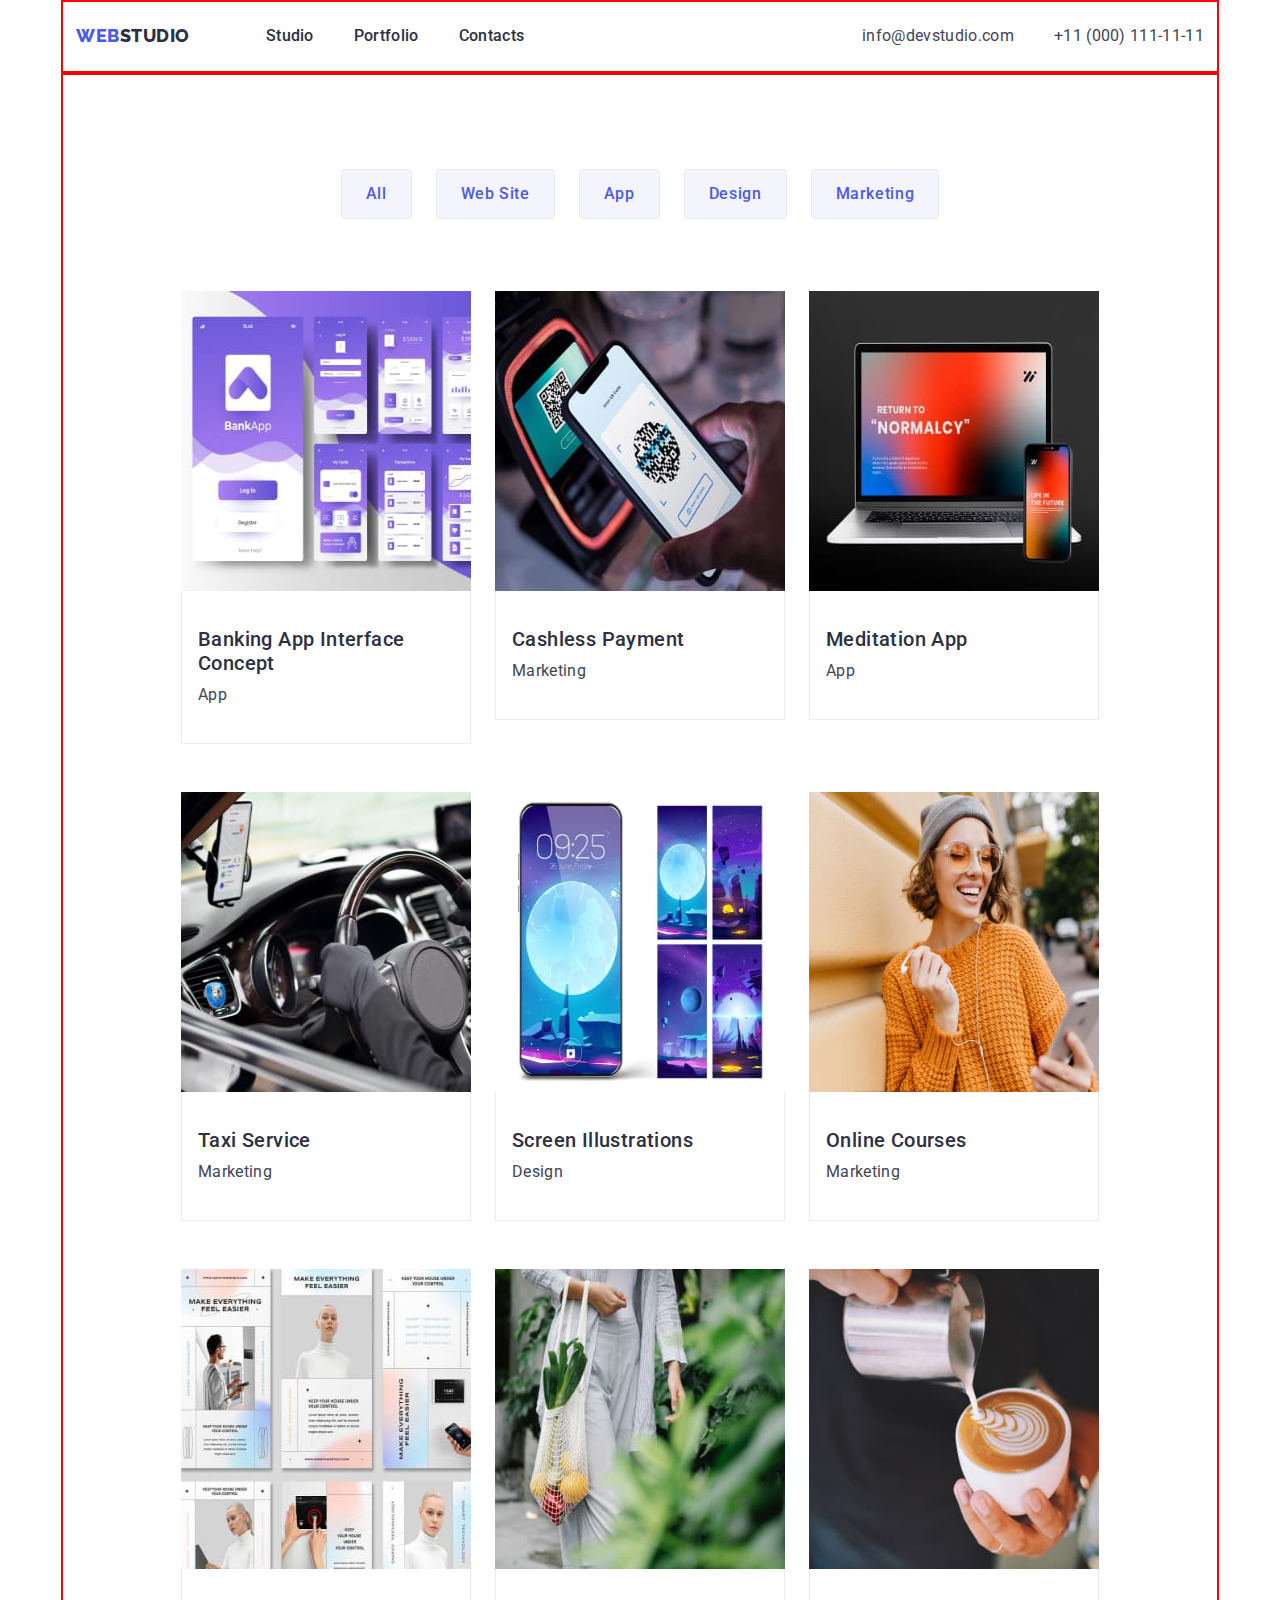
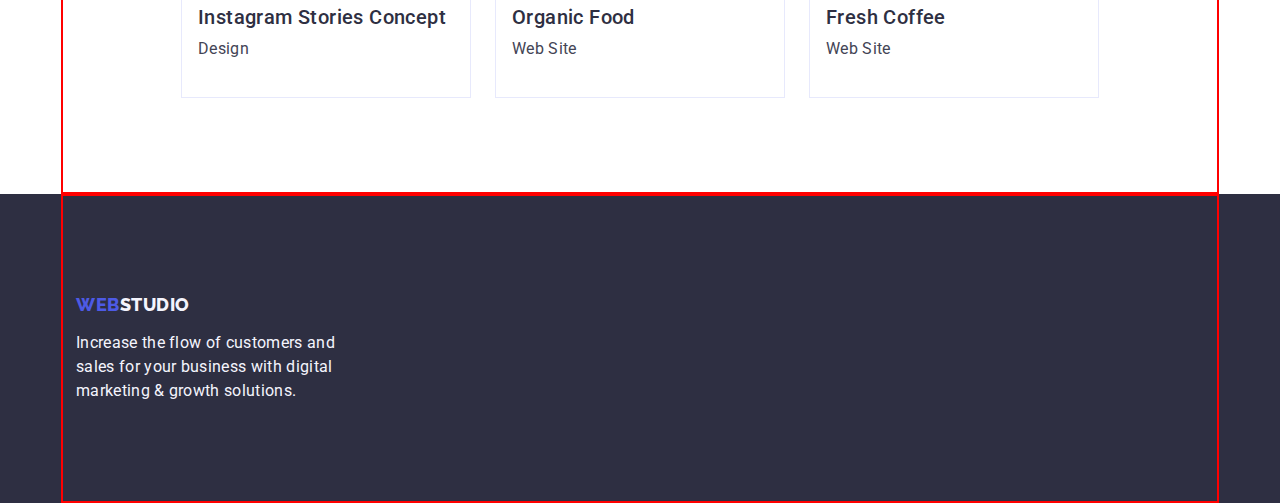
==== commit 3747ea18: "change" ====
--- a/portfolio.html
+++ b/portfolio.html
@@ -214,7 +214,7 @@
         <a class="logo-container footer-logo-one link" href="./index.html"
           >Web<span class="footer-logo-two">Studio</span></a
         >
-        <p>
+        <p class="footer-end">
           Increase the flow of customers and sales for your business with
           digital marketing & growth solutions.
         </p>
--- a/css/style.css
+++ b/css/style.css
@@ -119,9 +119,7 @@
   gap: 40px;
   align-items: center;
 }
-/* .adress-left {
-  margin-right: 40px;
-} */
+
 .contact {
   font-size: 16px;
   line-height: 1.5;
@@ -135,8 +133,7 @@
 
 /*=========== HERO SECTION========== */
 .hero-container {
-  padding-top: 188px;
-  padding-bottom: 188px;
+  padding: 188px 0;
 }
 .hero {
   background-color: var(--secondary-color);
@@ -279,6 +276,7 @@
 }
 .team-card {
   flex-basis: calc((100% - 72px) / 4);
+  border-radius: 0px 0px 4px 4px;
 }
 .card {
   padding-top: 32px;
@@ -318,19 +316,20 @@
   color: var(--third-color);
 }
 .container > p {
+  font-size: 16px;
+  line-height: 1.5;
+  letter-spacing: 0.02em;
+  color: var(--third-color);
+}
+.footer-end {
   max-width: 264px;
-  font-size: 16px;
-  line-height: 1.5;
-  letter-spacing: 0.02em;
-  color: var(--third-color);
 }
 
 /* ---------------------Portfolio.html------------------- */
 
 /* ============PORTFOLIO SECTION============ */
 .portfolio-container {
-  padding-top: 96px;
-  padding-bottom: 120px;
+  padding: 96px 120px;
 }
 .title-portfolio {
   font-size: 56px;
@@ -344,9 +343,6 @@
   margin-bottom: 72px;
   justify-content: center;
 }
-/* .btn-distance:not(:last-child) {
-  margin-right: 24px;
-} */
 
 .filter-btn {
   padding-top: 12px;
@@ -374,7 +370,8 @@
 .portfolio-list-container {
   display: flex;
   flex-wrap: wrap;
-  gap: 24px;
+  column-gap: 24px;
+  row-gap: 48px;
 }
 .our-portfolio {
   flex-basis: calc((100% - 48px) / 3);
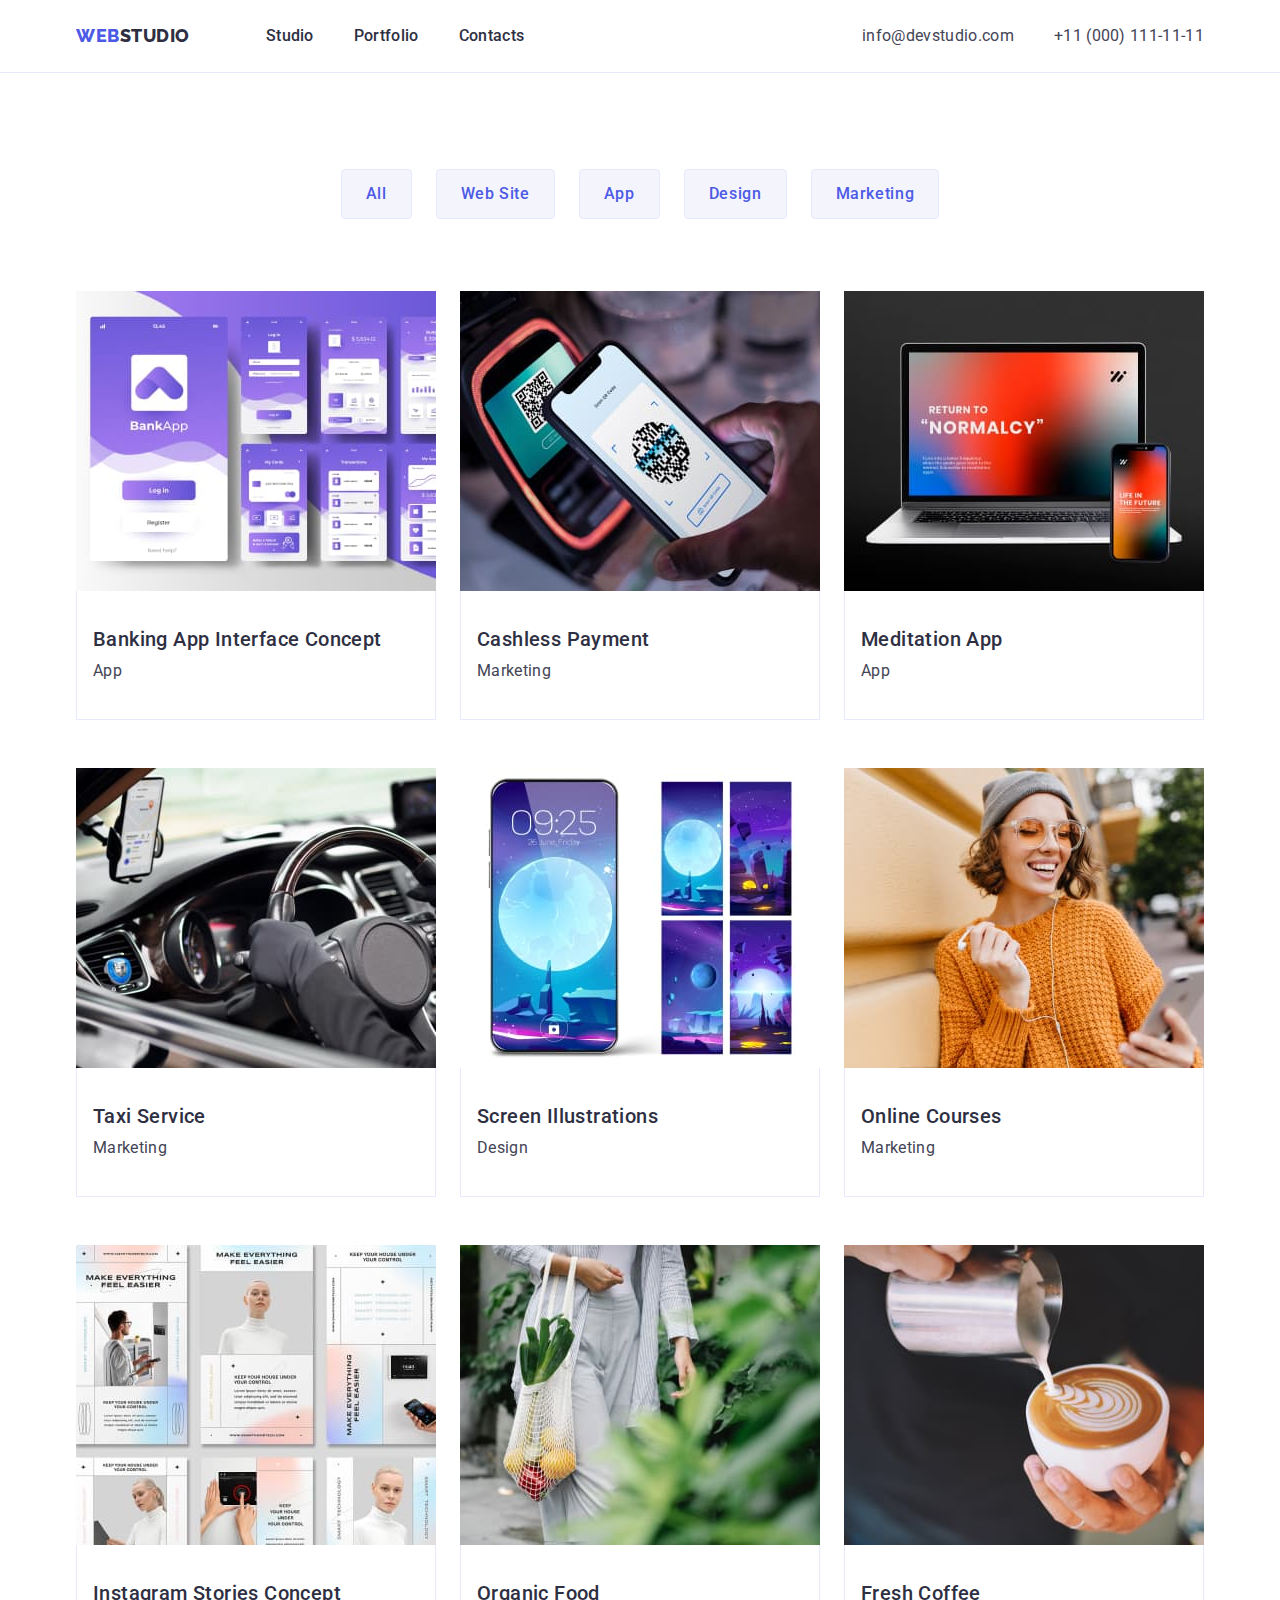
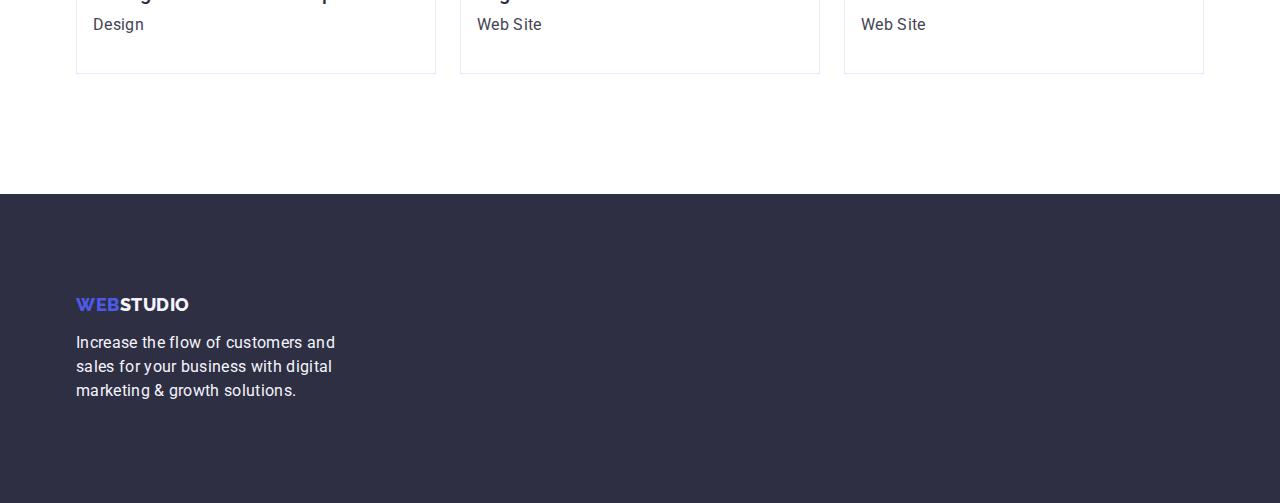
==== commit e766f469: "change padding" ====
--- a/portfolio.html
+++ b/portfolio.html
@@ -86,7 +86,7 @@
                   width="360"
                   height="300"
                 />
-                <div class="portfolio-card">
+                <div class="portfolio-card card-container">
                   <h2 class="portfolio-item">Banking App Interface Concept</h2>
                   <p class="portfolio-category">App</p>
                 </div>
@@ -100,7 +100,7 @@
                   width="360"
                   height="300"
                 />
-                <div class="portfolio-card">
+                <div class="portfolio-card card-container">
                   <h2 class="portfolio-item">Cashless Payment</h2>
                   <p class="portfolio-category">Marketing</p>
                 </div>
@@ -114,7 +114,7 @@
                   width="360"
                   height="300"
                 />
-                <div class="portfolio-card">
+                <div class="portfolio-card card-container">
                   <h2 class="portfolio-item">Meditation App</h2>
                   <p class="portfolio-category">App</p>
                 </div>
@@ -128,7 +128,7 @@
                   width="360"
                   height="300"
                 />
-                <div class="portfolio-card">
+                <div class="portfolio-card card-container">
                   <h2 class="portfolio-item">Taxi Service</h2>
                   <p class="portfolio-category">Marketing</p>
                 </div></a
@@ -142,7 +142,7 @@
                   width="360"
                   height="300"
                 />
-                <div class="portfolio-card">
+                <div class="portfolio-card card-container">
                   <h2 class="portfolio-item">Screen Illustrations</h2>
                   <p class="portfolio-category">Design</p>
                 </div>
@@ -156,7 +156,7 @@
                   width="360"
                   height="300"
                 />
-                <div class="portfolio-card">
+                <div class="portfolio-card card-container">
                   <h2 class="portfolio-item">Online Courses</h2>
                   <p class="portfolio-category">Marketing</p>
                 </div></a
@@ -170,7 +170,7 @@
                   width="360"
                   height="300"
                 />
-                <div class="portfolio-card">
+                <div class="portfolio-card card-container">
                   <h2 class="portfolio-item">Instagram Stories Concept</h2>
                   <p class="portfolio-category">Design</p>
                 </div>
@@ -184,7 +184,7 @@
                   width="360"
                   height="300"
                 />
-                <div class="portfolio-card">
+                <div class="portfolio-card card-container">
                   <h2 class="portfolio-item">Organic Food</h2>
                   <p class="portfolio-category">Web Site</p>
                 </div>
@@ -198,7 +198,7 @@
                   width="360"
                   height="300"
                 />
-                <div class="portfolio-card">
+                <div class="portfolio-card card-container">
                   <h2 class="portfolio-item">Fresh Coffee</h2>
                   <p class="portfolio-category">Web Site</p>
                 </div>
--- a/css/style.css
+++ b/css/style.css
@@ -51,7 +51,7 @@
   margin-left: auto;
   padding-right: 15px;
   padding-left: 15px;
-  outline: 2px solid red;
+  /* outline: 2px solid red; */
   outline-offset: -2px;
 }
 
@@ -60,7 +60,6 @@
   display: flex;
   align-items: center;
   justify-content: space-between;
-  border-bottom: 1px solid var(--border);
 }
 .page-nav {
   display: flex;
@@ -69,6 +68,7 @@
 
 .header {
   background-color: var(--white-color);
+  border-bottom: 1px solid var(--border);
 }
 .page-logo {
   margin-right: 76px;
@@ -132,9 +132,11 @@
 }
 
 /*=========== HERO SECTION========== */
-.hero-container {
-  padding: 188px 0;
-}
+.hero {
+  padding-top: 188px;
+  padding-bottom: 188px;
+}
+
 .hero {
   background-color: var(--secondary-color);
 }
@@ -174,8 +176,7 @@
 }
 /*=========== FEATURE SECTION========== */
 .features-container {
-  padding-top: 120px;
-  padding-bottom: 120px;
+  padding: 120px 0;
 }
 .features-list-container {
   display: flex;
@@ -208,7 +209,7 @@
   color: var(--secondary-text-clr);
 }
 /*=========== WE DOING SECTION========== */
-.wedoing-container {
+.wedoing {
   padding-bottom: 120px;
 }
 
@@ -232,17 +233,16 @@
 }
 
 /*=========== TEAM SECTION========== */
-.team-container {
+
+.team-list-container {
+  display: flex;
+  gap: 24px;
+}
+
+.team {
+  background-color: var(--third-color);
   padding-top: 120px;
   padding-bottom: 120px;
-}
-.team-list-container {
-  display: flex;
-  gap: 24px;
-}
-
-.team {
-  background-color: var(--third-color);
 }
 .field {
   background-color: var(--white-color);
@@ -286,7 +286,7 @@
 }
 
 /*=========== FOOTER SECTION========== */
-.footer-container {
+.footer {
   padding-top: 100px;
   padding-bottom: 100px;
 }
@@ -328,8 +328,9 @@
 /* ---------------------Portfolio.html------------------- */
 
 /* ============PORTFOLIO SECTION============ */
-.portfolio-container {
-  padding: 96px 120px;
+.portfolio {
+  padding-top: 96px;
+  padding-bottom: 120px;
 }
 .title-portfolio {
   font-size: 56px;
@@ -394,5 +395,7 @@
 .portfolio-card {
   border: 1px solid var(--border);
   border-top: none;
+}
+.card-container {
   padding: 36px 16px;
 }
